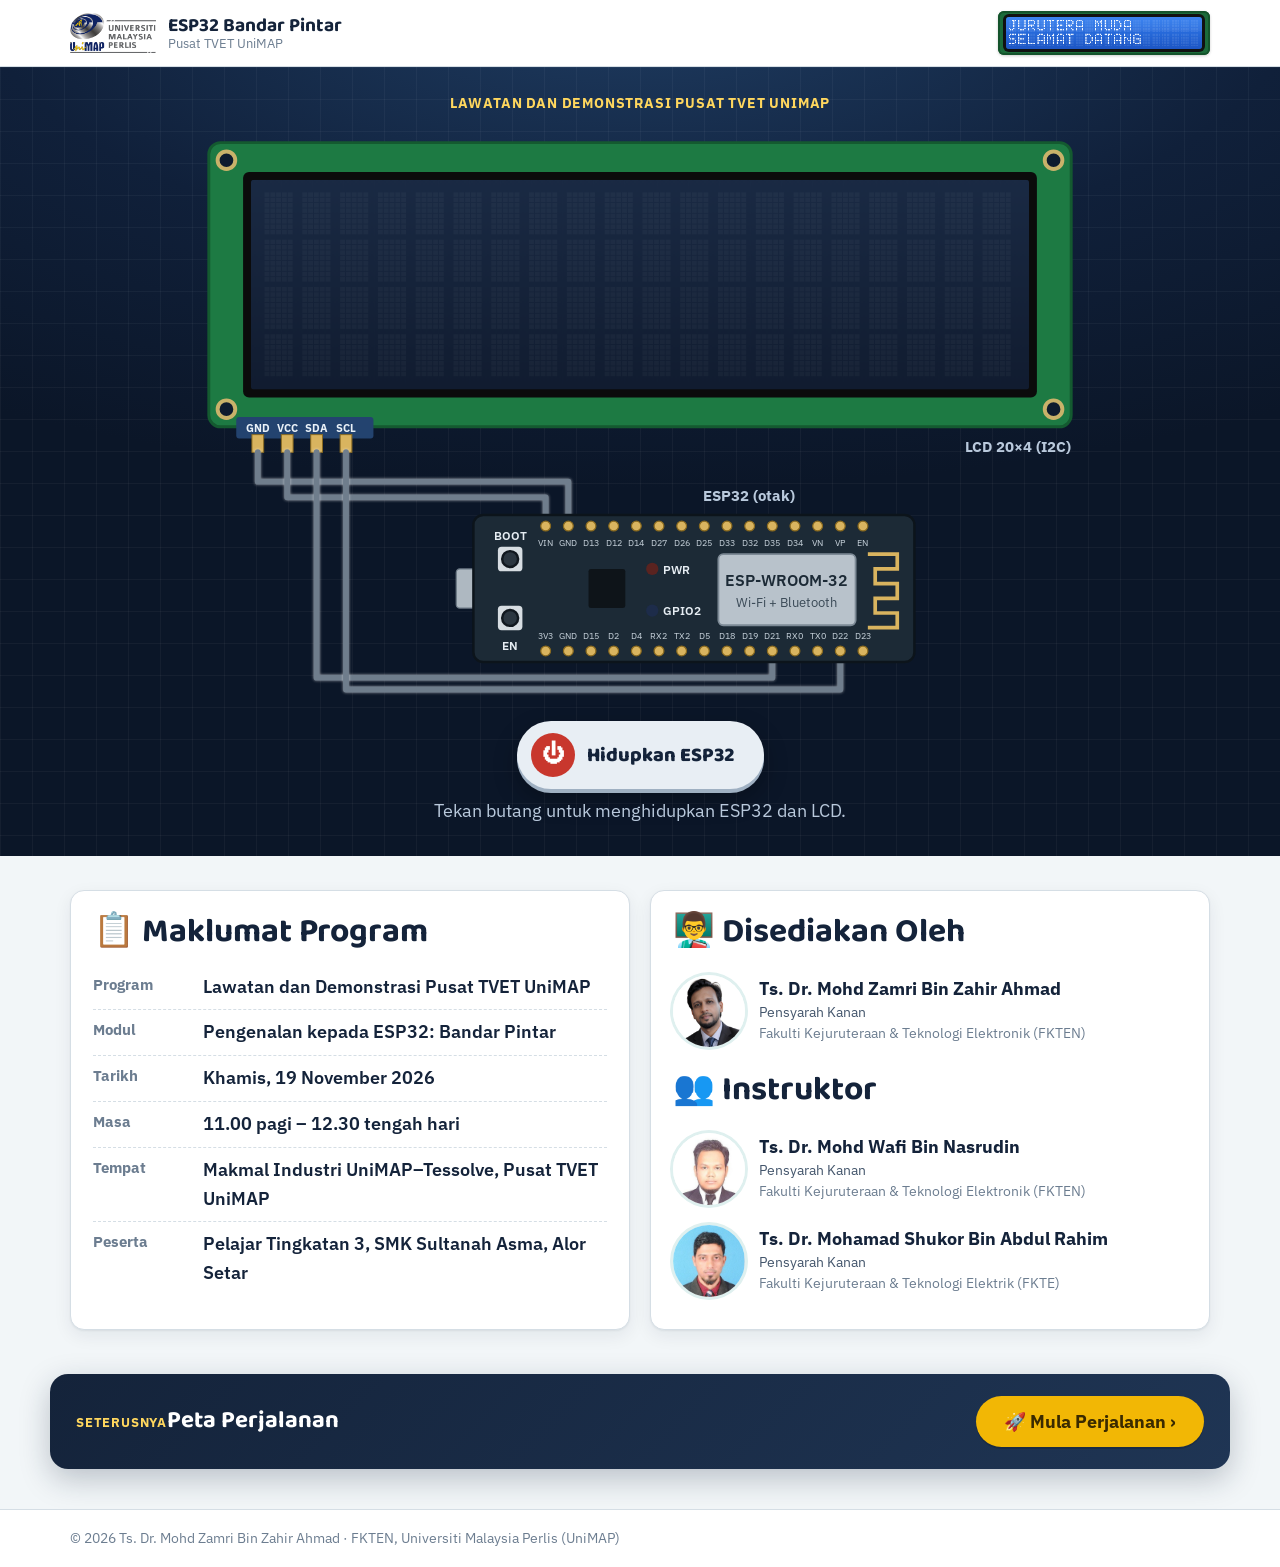
==== index.html @ cd4b2fec "ESP32 Bandar Pintar: interactive ESP32 training site for school students (cover LCD, journey, smart " ====
<!doctype html>
<html lang="ms">
<head>
<meta charset="utf-8">
<meta name="viewport" content="width=device-width, initial-scale=1">
<title>ESP32 Bandar Pintar</title>
<meta name="description" content="Pengenalan kepada ESP32 untuk pelajar sekolah menengah: makmal maya dan hardware sebenar. Pusat TVET UniMAP.">
<link rel="preconnect" href="https://fonts.googleapis.com">
<link rel="preconnect" href="https://fonts.gstatic.com" crossorigin>
<link href="https://fonts.googleapis.com/css2?family=Baloo+2:wght@600;700;800&family=IBM+Plex+Mono:wght@500;600&family=IBM+Plex+Sans:wght@400;600;700&display=swap" rel="stylesheet">
<link rel="stylesheet" href="assets/css/site.css?v=4">
<link rel="stylesheet" href="assets/css/pages.css?v=4">
<link rel="icon" href="assets/img/icon.svg" type="image/svg+xml">
<script src="assets/js/config.js?v=4" defer></script>
<script src="assets/js/core.js?v=4" defer></script>
<script src="assets/js/cover.js?v=4" defer></script>
</head>
<body data-step="hadapan">
<main>
  <section class="cover">
    <div class="wrap">
      <p class="cover-kick" id="coverKick"></p>
      <div class="lcd-scene" id="lcdScene"></div>
      <div class="cover-ctl">
        <button type="button" class="pwr-btn" id="pwrBtn" aria-pressed="false"><span class="pwr-ico" aria-hidden="true">⏻</span><span class="pwr-t">Hidupkan ESP32</span></button>
        <p class="cover-hint" id="coverHint">Tekan butang untuk menghidupkan ESP32 dan LCD.</p>
      </div>
      <form class="name-card" id="nameForm" autocomplete="off" hidden>
        <h2>Siapa Jurutera Muda Hari Ini?</h2>
        <p>Taip nama kamu berdua. ESP32 akan memaparkannya di LCD.</p>
        <div class="name-row">
          <label><span>Nama 1</span><input name="a" maxlength="9" placeholder="cth. AIMAN" required></label>
          <span class="amp" aria-hidden="true">&amp;</span>
          <label><span>Nama 2</span><input name="b" maxlength="9" placeholder="cth. DANIAL"></label>
          <button class="btn amber big" type="submit">Paparkan di LCD ▸</button>
        </div>
        <p class="err" id="nameErr" role="alert"></p>
      </form>
    </div>
  </section>

  <section class="sec">
    <div class="wrap grid2 cover-info">
      <div class="card info-card" id="infoCard"></div>
      <div class="card team-card" id="teamCard"></div>
    </div>
  </section>
  <div class="wrap" id="gate"></div>
</main>
</body>
</html>
---- assets/css/site.css ----
/* ESP32 Bandar Pintar: gaya laman */
:root {
  --paper: #f2f6f8;
  --surface: #ffffff;
  --ink: #14233a;
  --ink-2: #44566c;
  --ink-3: #6c7d90;
  --rule: #d5dee5;
  --teal: #0b6e6e;
  --teal-2: #0f8a8a;
  --teal-soft: #dff0ef;
  --blue: #1d5fd0;
  --blue-soft: #e3edfc;
  --amber: #b07300;
  --amber-2: #f2b705;
  --amber-soft: #fdf2d6;
  --red: #c8372d;
  --green: #1f8a4c;
  --green-soft: #def3e6;
  --focus: #1a73c7;
  --r: 14px;
  --sh: 0 1px 2px rgba(20, 35, 58, .06), 0 6px 18px rgba(20, 35, 58, .07);
  --sans: "IBM Plex Sans", "Segoe UI", Roboto, Arial, sans-serif;
  --fun: "Baloo 2", "IBM Plex Sans", "Segoe UI", sans-serif;
  --mono: "IBM Plex Mono", Consolas, monospace;
  --wrap: 1180px;
  color-scheme: light;
}
*, *::before, *::after { box-sizing: border-box; }
html { -webkit-text-size-adjust: 100%; text-size-adjust: 100%; }
body { margin: 0; background: var(--paper); color: var(--ink); font: 18px/1.6 var(--sans); -webkit-font-smoothing: antialiased; min-height: 100vh; display: flex; flex-direction: column; }
main { flex: 1; }
h1, h2, h3, h4 { font-family: var(--fun); line-height: 1.15; margin: 0 0 .4em; font-weight: 700; }
h1 { font-size: clamp(2rem, 1.4rem + 2.6vw, 3.2rem); }
h2 { font-size: clamp(1.5rem, 1.2rem + 1.2vw, 2.1rem); }
h3 { font-size: 1.3rem; }
p { margin: 0 0 1em; }
a { color: var(--teal); text-underline-offset: 3px; }
:focus-visible { outline: 3px solid var(--focus); outline-offset: 2px; border-radius: 4px; }
img { max-width: 100%; height: auto; }
code { font-family: var(--mono); font-size: .9em; background: var(--teal-soft); padding: 1px 6px; border-radius: 5px; }
.wrap { max-width: var(--wrap); margin: 0 auto; padding: 0 20px; }
.sr-only { position: absolute; width: 1px; height: 1px; padding: 0; margin: -1px; overflow: hidden; clip: rect(0 0 0 0); border: 0; }
@media (max-width: 560px) { .wrap { padding: 0 16px; } body { font-size: 17px; } }

/* ---------- Butang ---------- */
.btn { display: inline-flex; align-items: center; justify-content: center; gap: 8px; font: 700 1rem var(--sans); color: #fff; background: var(--teal); border: 0; border-radius: 999px; padding: 11px 22px; cursor: pointer; text-decoration: none; transition: transform .12s, background .12s, box-shadow .12s; box-shadow: 0 2px 0 rgba(0,0,0,.15); }
.btn:hover { background: var(--teal-2); color: #fff; }
.btn:active { transform: translateY(1px); }
.btn.big { font-size: 1.12rem; padding: 14px 28px; }
.btn.amber { background: var(--amber-2); color: #3a2a00; }
.btn.amber:hover { background: #ffc62a; color: #3a2a00; }
.btn.blue { background: var(--blue); }
.btn.ghost { background: transparent; color: var(--teal); box-shadow: inset 0 0 0 2px var(--teal); }
.btn.ghost:hover { background: var(--teal-soft); color: var(--teal); }
.btn:disabled { opacity: .45; cursor: not-allowed; }
.linkish { background: none; border: 0; color: inherit; font: inherit; text-decoration: underline; cursor: pointer; padding: 0; }

/* ---------- Kepala ---------- */
.top { position: sticky; top: 0; z-index: 40; background: rgba(255,255,255,.94); -webkit-backdrop-filter: blur(8px); backdrop-filter: blur(8px); border-bottom: 1px solid var(--rule); }
.top-in { display: flex; align-items: center; gap: 16px; min-height: 66px; }
.brand { display: flex; align-items: center; gap: 12px; color: var(--ink); text-decoration: none; min-width: 0; }
.brand img { width: auto; height: 40px; cursor: default; }
.brand-t { display: flex; flex-direction: column; line-height: 1.15; min-width: 0; }
.brand-t strong { font-family: var(--fun); font-size: 1.2rem; }
.brand-t small { color: var(--ink-3); font-size: .8rem; }
.mini-lcd { margin-left: auto; padding: 6px 8px; background: #1b6b3a; border: 0; border-radius: 6px; box-shadow: inset 0 0 0 2px #14532b, 0 1px 3px rgba(0,0,0,.2); cursor: pointer; line-height: 0; flex: none; }
.mini-lcd canvas { width: 196px; height: auto; border-radius: 3px; box-shadow: 0 0 0 3px #111; }
.mini-lcd:hover { filter: brightness(1.06); }
@media (max-width: 560px) { .brand img { height: 30px; } .brand-t small { display: none; } .brand-t strong { font-size: 1rem; } .mini-lcd canvas { width: 150px; } }
@media (max-width: 380px) { .brand-t { display: none; } }

/* ---------- Peta perjalanan (jalur) ---------- */
.jb { display: flex; align-items: center; gap: 0; padding: 8px 0 10px; overflow-x: auto; scrollbar-width: none; }
.jb::-webkit-scrollbar { display: none; }
.jb-s { display: flex; align-items: center; gap: 6px; padding: 5px 10px 5px 6px; border-radius: 999px; font-size: .82rem; font-weight: 600; color: var(--ink-3); text-decoration: none; white-space: nowrap; flex: none; background: transparent; }
.jb-i { display: grid; place-items: center; width: 28px; height: 28px; border-radius: 50%; background: #e7edf1; font-size: .95rem; filter: grayscale(1); opacity: .7; }
.jb-s.done { color: var(--teal); }
.jb-s.done .jb-i { background: var(--teal-soft); filter: none; opacity: 1; }
.jb-s.now { background: var(--teal); color: #fff; }
.jb-s.now .jb-i { background: #fff; filter: none; opacity: 1; }
a.jb-s:hover { background: var(--teal-soft); }
.jb-line { flex: 1 0 14px; height: 2px; background: var(--rule); min-width: 10px; }
.jb-dots { display: inline-flex; gap: 3px; margin-left: 2px; }
.jb-dots i { width: 7px; height: 7px; border-radius: 50%; background: currentColor; opacity: .3; }
.jb-dots i.d { opacity: 1; }
.jb-dots i.n { opacity: 1; box-shadow: 0 0 0 2px rgba(255,255,255,.6); }
@media (max-width: 900px) { .jb-s:not(.now) .jb-t { display: none; } .jb-s:not(.now) { padding: 3px; } }

/* ---------- Kepala halaman ---------- */
.hero { background: linear-gradient(135deg, #0b5f6e 0%, #0b6e6e 45%, #12807a 100%); color: #fff; padding: 34px 0 30px; position: relative; overflow: hidden; }
.hero::after { content: ""; position: absolute; inset: 0; background-image: radial-gradient(rgba(255,255,255,.12) 1px, transparent 1px); background-size: 22px 22px; pointer-events: none; }
.hero .wrap { position: relative; z-index: 1; }
.hero .kick { display: inline-block; font: 700 .8rem var(--sans); letter-spacing: .08em; text-transform: uppercase; background: rgba(255,255,255,.16); padding: 4px 12px; border-radius: 999px; margin-bottom: 10px; }
.hero h1 { margin: 0 0 6px; }
.hero p { margin: 0; max-width: 62ch; opacity: .93; font-size: 1.08rem; }
.hero .hi-name { color: #ffe27a; }

.sec { padding: 34px 0; }
.sec + .sec { padding-top: 6px; }
.lead { font-size: 1.12rem; color: var(--ink-2); max-width: 70ch; }
.card { background: var(--surface); border: 1px solid var(--rule); border-radius: var(--r); box-shadow: var(--sh); padding: 22px; }
.grid2 { display: grid; grid-template-columns: 1fr 1fr; gap: 20px; }
.grid3 { display: grid; grid-template-columns: repeat(3, 1fr); gap: 18px; }
@media (max-width: 860px) { .grid2, .grid3 { grid-template-columns: 1fr; } }
.callout { border-left: 5px solid var(--amber-2); background: var(--amber-soft); padding: 14px 18px; border-radius: 0 10px 10px 0; margin: 16px 0; }
.callout.teal { border-color: var(--teal); background: var(--teal-soft); }
.callout.blue { border-color: var(--blue); background: var(--blue-soft); }
.callout strong:first-child { display: block; margin-bottom: 2px; }
.pill { display: inline-block; font: 700 .78rem var(--sans); padding: 3px 10px; border-radius: 999px; background: var(--teal-soft); color: var(--teal); }

/* ---------- Kotak kata kunci ---------- */
#gate { padding: 10px 0 40px; }
.gate { display: flex; flex-wrap: wrap; align-items: center; gap: 16px 24px; background: linear-gradient(135deg, #14233a, #1f3554); color: #fff; border-radius: 18px; padding: 22px 26px; box-shadow: 0 10px 30px rgba(20,35,58,.25); }
.gate.open { justify-content: space-between; }
.gate-txt { flex: 1 1 280px; display: flex; flex-direction: column; }
.gate-k { font-size: .82rem; letter-spacing: .06em; text-transform: uppercase; color: #ffd75e; font-weight: 700; }
.gate strong { font-family: var(--fun); font-size: 1.5rem; line-height: 1.2; }
.gate small { color: #b9c7d8; font-size: .9rem; }
.gate-in { display: flex; gap: 10px; flex: 1 1 320px; }
.gate-in input { flex: 1; min-width: 0; font: 700 1.25rem var(--mono); letter-spacing: .12em; text-transform: uppercase; padding: 12px 16px; border-radius: 12px; border: 2px solid #3b5374; background: #0e1a2b; color: #fff; }
.gate-in input:focus { border-color: #ffd75e; outline: none; }
.gate .btn { background: var(--amber-2); color: #3a2a00; }
.gate-msg { flex-basis: 100%; margin: 0; min-height: 1.4em; font-weight: 600; }
.gate-msg.bad { color: #ff9d8f; }
.gate-msg.ok { color: #8ff0b4; }
.shake { animation: shake .4s; }
@keyframes shake { 20%, 60% { transform: translateX(-8px); } 40%, 80% { transform: translateX(8px); } }

/* ---------- Dialog ---------- */
.dlg-back { position: fixed; inset: 0; z-index: 100; background: rgba(10, 20, 35, .55); display: grid; place-items: center; padding: 16px; animation: fade .15s; }
.dlg { position: relative; background: var(--surface); border-radius: 16px; padding: 26px; width: min(460px, 100%); max-height: calc(100vh - 32px); overflow: auto; box-shadow: 0 20px 60px rgba(0,0,0,.3); }
.dlg.wide { width: min(720px, 100%); }
.dlg-x { position: absolute; top: 10px; right: 10px; width: 36px; height: 36px; border-radius: 50%; border: 0; background: #eef2f5; cursor: pointer; font-size: 1rem; }
.dlg h2 { padding-right: 40px; }
.dlg h3 { margin-top: 18px; font-size: 1.1rem; }
@keyframes fade { from { opacity: 0; } }
.names label { display: block; font-weight: 600; margin-bottom: 12px; }
.names input { display: block; width: 100%; margin-top: 4px; font: 600 1.1rem var(--sans); text-transform: uppercase; padding: 10px 12px; border: 2px solid var(--rule); border-radius: 10px; }
.names input:focus { border-color: var(--teal); outline: none; }
.err { color: var(--red); font-weight: 600; min-height: 1.2em; margin: 0 0 10px; }
.tbl-wrap { overflow-x: auto; }
.tbl { width: 100%; border-collapse: collapse; font-size: .95rem; }
.tbl th, .tbl td { text-align: left; padding: 7px 10px; border-bottom: 1px solid var(--rule); }
.tbl th { background: #f1f5f8; font-size: .85rem; }
.seg { display: inline-flex; border: 2px solid var(--teal); border-radius: 999px; overflow: hidden; flex-wrap: wrap; }
.seg button { border: 0; background: transparent; padding: 8px 16px; font: 700 .92rem var(--sans); color: var(--teal); cursor: pointer; }
.seg button.on { background: var(--teal); color: #fff; }
.fac-act { display: flex; flex-wrap: wrap; gap: 10px; }

/* ---------- Kuiz ---------- */
.qz { background: var(--surface); border: 1px solid var(--rule); border-radius: 12px; padding: 16px 18px; margin-bottom: 12px; }
.qz.ok { border-color: #9bd8b3; background: #f5fbf7; }
.qz-q { font-weight: 600; margin-bottom: 10px; display: flex; gap: 10px; }
.qz-n { flex: none; display: grid; place-items: center; width: 28px; height: 28px; border-radius: 50%; background: var(--teal); color: #fff; font-size: .9rem; }
.qz-o { display: flex; flex-wrap: wrap; gap: 8px; }
.qz-o button { font: 600 1rem var(--sans); padding: 9px 16px; border-radius: 10px; border: 2px solid var(--rule); background: #fff; cursor: pointer; color: var(--ink); }
.qz-o button:hover { border-color: var(--teal); }
.qz-o button.right { border-color: var(--green); background: var(--green-soft); }
.qz-o button.wrong { border-color: #e5a29a; background: #fdeceb; text-decoration: line-through; }
.qz-why { margin: 10px 0 0; color: var(--ink-2); font-size: .95rem; }
.qz-sum { font-weight: 700; color: var(--green); }

/* ---------- Kaki ---------- */
.foot { border-top: 1px solid var(--rule); color: var(--ink-3); font-size: .85rem; padding: 18px 0; background: #fff; }

/* ---------- ESP32 (SVG) ---------- */
svg text { font-family: var(--sans); }
.dk-pcb { fill: #1c2a36; stroke: #0c141b; stroke-width: 2; }
.dk-can { fill: #b8c2cb; stroke: #7d8a96; stroke-width: 1.5; }
.dk-can-t { fill: #1c2a36; font: 600 13px var(--sans); }
.dk-can-s { fill: #3b4a57; font: 10.5px var(--sans); }
.dk-ant { fill: none; stroke: #d9b45f; stroke-width: 3; }
.dk-usb { fill: #aeb8c1; stroke: #6d7a86; }
.dk-chip { fill: #0e1419; }
.dk-btnb { fill: #d7dde2; }
.dk-btnc { fill: #2b3640; stroke: #11181f; stroke-width: 2; }
.dk-btnc.down { fill: var(--amber-2); }
.dk-t { fill: #e6edf3; font: 600 10px var(--sans); }
.dk-led.red { fill: #5a2320; transition: fill .15s; }
.dk-led.red.on { fill: #ff4a3d; filter: drop-shadow(0 0 5px #ff4a3d); }
.dk-led.blue { fill: #1d2c4a; transition: fill .1s; }
.dk-led.blue.on { fill: #4ea3ff; filter: drop-shadow(0 0 8px #4ea3ff); }
.dk-pin { fill: #d9b45f; stroke: #8a6a1f; }
.dk-pin.hi { fill: var(--amber-2); stroke: #fff; stroke-width: 1.5; }
.dk-pl { fill: #c9d4dd; font: 7px var(--sans); }
.dk-pl.hi { fill: #ffd27a; font-weight: 700; font-size: 8.5px; }

/* ---------- Konfeti ---------- */
.confetti { position: fixed; inset: 0; pointer-events: none; z-index: 200; }

@media (prefers-reduced-motion: reduce) { *, *::before, *::after { animation-duration: .01ms !important; animation-iteration-count: 1 !important; transition-duration: .01ms !important; } }
.gate-in input { width: 100%; }
.gate-in, .gate-txt { min-width: 0; }
@media (max-width: 560px) {
  .gate { padding: 18px; }
  .gate-in { flex: 1 1 100%; flex-direction: column; }
  .gate strong { font-size: 1.25rem; }
}
---- assets/css/pages.css ----
/* ESP32 Bandar Pintar: gaya setiap halaman */

/* ================= Halaman hadapan ================= */
.cover { background: radial-gradient(1200px 500px at 50% -10%, #1f3d63 0%, #10203a 55%, #0b1628 100%); color: #fff; padding: 26px 0 30px; position: relative; overflow: hidden; }
.cover::before { content: ""; position: absolute; inset: 0; background-image: linear-gradient(rgba(255,255,255,.04) 1px, transparent 1px), linear-gradient(90deg, rgba(255,255,255,.04) 1px, transparent 1px); background-size: 32px 32px; pointer-events: none; }
.cover .wrap { position: relative; }
.cover-kick { text-align: center; margin: 0 0 8px; font-weight: 700; letter-spacing: .06em; text-transform: uppercase; font-size: .85rem; color: #ffd75e; }
.lcd-scene { max-width: 980px; margin: 0 auto; }
.lcd-scene svg { width: 100%; height: auto; display: block; }
.lcd-pcb { fill: #1d7a43; stroke: #145a30; stroke-width: 3; }
.lcd-hole { fill: #0e1b2e; stroke: #c9b26a; stroke-width: 4; }
.lcd-bezel { fill: #0b0b0b; }
.lcd-glass { width: 100%; height: 100%; line-height: 0; }
.lcd-glass canvas { width: 100%; height: 100%; display: block; border-radius: 3px; }
.lcd-bp { fill: #23436f; }
.hdr { fill: #d9b45f; stroke: #8a6a1f; }
.hdr-t { fill: #e9f1f8; font: 700 11px var(--sans); }
.scene-lab { fill: #b9c9dc; font: 700 15px var(--sans); }
.wire { fill: none; stroke: #6f7d8c; stroke-width: 6; stroke-linecap: round; stroke-linejoin: round; transition: stroke .3s; }
.wire.live { stroke-dasharray: 14 10; animation: flow 1s linear infinite; }
@keyframes flow { to { stroke-dashoffset: -24; } }
.cover-ctl { display: flex; flex-direction: column; align-items: center; gap: 8px; margin-top: 10px; }
.pwr-btn { display: inline-flex; align-items: center; gap: 12px; font: 800 1.25rem var(--fun); padding: 12px 30px 12px 14px; border-radius: 999px; border: 0; cursor: pointer; background: #e8eef4; color: #14233a; box-shadow: 0 4px 0 #9fb0c2, 0 10px 24px rgba(0,0,0,.3); transition: transform .1s, box-shadow .1s, background .2s; }
.pwr-btn:active { transform: translateY(3px); box-shadow: 0 1px 0 #9fb0c2; }
.pwr-ico { display: grid; place-items: center; width: 44px; height: 44px; border-radius: 50%; background: #c8372d; color: #fff; font-size: 1.4rem; }
.pwr-btn.on { background: #ffd75e; box-shadow: 0 4px 0 #b88f00, 0 0 30px rgba(255,215,94,.45); }
.pwr-btn.on .pwr-ico { background: #1f8a4c; }
.pwr-btn:not(.on) { animation: pulse 1.8s ease-in-out infinite; }
@keyframes pulse { 50% { box-shadow: 0 4px 0 #9fb0c2, 0 0 0 10px rgba(255,255,255,.12); } }
.cover-hint { margin: 0; color: #b9c9dc; text-align: center; min-height: 1.6em; }
.name-card { max-width: 860px; margin: 18px auto 0; background: rgba(255,255,255,.07); border: 1px solid rgba(255,255,255,.16); border-radius: 18px; padding: 20px 22px; text-align: center; animation: fade .3s; }
.name-card h2 { color: #ffd75e; margin-bottom: 2px; }
.name-card p { color: #c6d4e3; margin-bottom: 12px; }
.name-row { display: flex; align-items: flex-end; justify-content: center; gap: 12px; flex-wrap: wrap; }
.name-row label { display: flex; flex-direction: column; text-align: left; gap: 4px; font-weight: 600; font-size: .9rem; color: #c6d4e3; }
.name-row input { font: 700 1.3rem var(--mono); letter-spacing: .06em; text-transform: uppercase; width: 190px; padding: 10px 14px; border-radius: 12px; border: 2px solid #3b5374; background: #0e1a2b; color: #fff; }
.name-row input:focus { border-color: #ffd75e; outline: none; }
.name-row .amp { font: 800 1.8rem var(--fun); color: #ffd75e; padding-bottom: 6px; }
.name-card .err { color: #ff9d8f; margin: 8px 0 0; }
.info { margin: 0; }
.ir { display: grid; grid-template-columns: 100px 1fr; gap: 10px; padding: 8px 0; border-bottom: 1px dashed var(--rule); }
.ir:last-child { border-bottom: 0; }
.ir dt { font-weight: 700; color: var(--ink-3); font-size: .92rem; }
.ir dd { margin: 0; font-weight: 600; }
.person { display: flex; gap: 14px; align-items: center; padding: 10px 0; }
.person img { width: 72px; height: 72px; border-radius: 50%; object-fit: cover; flex: none; box-shadow: 0 0 0 3px var(--teal-soft); }
.person strong { display: block; line-height: 1.3; }
.person span { display: block; font-size: .9rem; color: var(--ink-2); }
.person .fac { color: var(--ink-3); font-size: .85rem; }
.team-card .mt { margin-top: 14px; }
@media (max-width: 560px) {
  .name-row input { width: 100%; }
  .name-row label { flex: 1 1 100%; }
  .name-row .amp { display: none; }
  .ir { grid-template-columns: 1fr; gap: 0; }
}

/* ================= Peta perjalanan ================= */
.goals .goal { background: var(--surface); border: 1px solid var(--rule); border-radius: var(--r); padding: 18px; display: flex; gap: 14px; align-items: flex-start; box-shadow: var(--sh); }
.goal p { margin: 0; }
.goal-i { font-size: 2rem; line-height: 1; }
.road { list-style: none; margin: 0; padding: 0; position: relative; }
.road::before { content: ""; position: absolute; left: 31px; top: 20px; bottom: 20px; width: 6px; border-radius: 3px; background: repeating-linear-gradient(var(--teal) 0 14px, transparent 14px 24px); opacity: .5; }
.stop { position: relative; display: flex; gap: 18px; padding: 10px 0; animation: rise .5s both; animation-delay: calc(var(--i) * 90ms); }
@keyframes rise { from { opacity: 0; transform: translateY(12px); } }
.stop-n { position: relative; flex: none; width: 68px; height: 68px; border-radius: 50%; background: #fff; border: 4px solid var(--teal); display: grid; place-items: center; font-size: 1.8rem; box-shadow: var(--sh); }
.stop-n b { position: absolute; top: -6px; right: -6px; width: 26px; height: 26px; border-radius: 50%; background: var(--amber-2); color: #3a2a00; font-size: .85rem; display: grid; place-items: center; }
.stop-b { flex: 1; background: var(--surface); border: 1px solid var(--rule); border-radius: var(--r); padding: 14px 18px; box-shadow: var(--sh); }
.stop-h { display: flex; align-items: center; gap: 10px; flex-wrap: wrap; }
.stop-h h3 { margin: 0; }
.stop-b p { margin: 6px 0 0; color: var(--ink-2); }
.stop-m { display: flex; flex-wrap: wrap; gap: 6px; margin-top: 10px; }
.mchip { font-size: .85rem; font-weight: 600; background: var(--blue-soft); color: var(--blue); padding: 4px 10px; border-radius: 999px; }
.road-note { margin-top: 14px; font-size: 1.05rem; }
.rule { display: flex; gap: 14px; align-items: flex-start; }
.rule-i { font-size: 1.9rem; line-height: 1.1; flex: none; }
.rule h3 { margin-bottom: 4px; }
.rule p { margin: 0; color: var(--ink-2); }

/* ================= Bandar pintar ================= */
.q-ico { display: inline-grid; place-items: center; width: 24px; height: 24px; border-radius: 50%; background: var(--amber-2); color: #3a2a00; font-weight: 800; font-size: .9rem; }
.city-top { display: flex; justify-content: space-between; align-items: center; gap: 12px; flex-wrap: wrap; margin-bottom: 12px; }
.found { font-weight: 700; display: flex; align-items: center; gap: 10px; }
.f-bar { display: inline-block; width: 160px; height: 10px; border-radius: 5px; background: #e1e8ed; overflow: hidden; }
.f-bar i { display: block; height: 100%; width: 0; background: var(--green); transition: width .4s; }
.city-wrap { display: grid; grid-template-columns: 1fr 340px; gap: 18px; align-items: start; }
@media (max-width: 1000px) { .city-wrap { grid-template-columns: 1fr; } }
.city { border-radius: var(--r); overflow: hidden; box-shadow: var(--sh); border: 1px solid var(--rule); }
.city svg { display: block; width: 100%; height: auto; }
.city .sky { fill: url(#skyD); transition: fill .6s; }
.city .night .sky { fill: url(#skyN); }
.city .stars { opacity: 0; transition: opacity .6s; } .city .night .stars { opacity: 1; }
.star { fill: #fff; }
.sun { fill: #ffd34d; transition: opacity .6s; } .night .sun { opacity: 0; }
.moon { opacity: 0; transition: opacity .6s; } .moon circle { fill: #f4f1d0; } .moon .moon-cut { fill: #1a2850; } .night .moon { opacity: 1; }
.hill { fill: #9fd19a; } .night .hill { fill: #2c4a3a; }
.bld.b1 { fill: #5d7896; } .bld.b2 { fill: #c58b5a; } .night .bld.b1 { fill: #2c3b52; } .night .bld.b2 { fill: #5b4030; }
.win { fill: #d9ecf7; } .night .win { fill: #ffd86b; }
.tower { fill: #c84a3c; } .tower-x { stroke: #fff; stroke-width: 4; } .night .tower { fill: #6a2d27; }
.beacon { fill: #6a1d17; } .beacon.on { fill: #ff3b2f; filter: drop-shadow(0 0 10px #ff3b2f); }
.shaft { fill: #34495e; } .liftcar { fill: #f2b705; transition: transform 1.2s ease-in-out; }
.ldisp { fill: #111; } .ldisp-t { fill: #ff5a4a; font: 700 13px var(--mono); }
.ac { fill: #eef2f5; stroke: #9aa7b3; stroke-width: 2; } .ac-f { fill: #cfd8df; } .ac-b { stroke: #5b6b78; stroke-width: 4; stroke-linecap: round; }
.ac-blades { transform-origin: 558px 320px; } .ac-blades.spin { animation: spin .5s linear infinite; }
@keyframes spin { to { transform: rotate(360deg); } }
.pave { fill: #c9ced3; } .road { fill: #3b4249; } .lane { stroke: #f2f2f2; stroke-width: 4; stroke-dasharray: 30 24; } .grass { fill: #7dbb6f; }
.night .road { fill: #22272c; } .night .grass { fill: #2e5233; } .night .pave { fill: #6a7178; }
.stopline { fill: #fff; opacity: .8; }
.pole { fill: #5b6670; } .arm { fill: none; stroke: #5b6670; stroke-width: 5; } .lhead { fill: #3b4249; }
.lbulb { fill: #8a8f94; } .lbeam { fill: #ffe68a; opacity: 0; transition: opacity .5s; }
.night .lbulb { fill: #fff3b0; filter: drop-shadow(0 0 8px #ffe68a); } .night .lbeam { opacity: .35; }
.ldr rect { fill: #e45a3a; }
.tl-box { fill: #1d2328; } .tl { opacity: .25; } .tl.r { fill: #ff3b2f; } .tl.y { fill: #ffc400; } .tl.g { fill: #2ee06a; }
.tl.on { opacity: 1; filter: drop-shadow(0 0 8px currentColor); }
.car { fill: #1d6fe0; } .carw { fill: #cfe6ff; } .tyre { fill: #111; }
.roof { fill: #8c3b2e; } .house { fill: #f0e2c4; } .door { fill: #7a5236; } .night .house { fill: #8a7d63; }
.gate-rail { fill: none; } .gate-bar { fill: #4a5560; } #gate { transition: transform 1.2s ease-in-out; }
.hot { cursor: pointer; }
.hot-r { fill: rgba(242,183,5,.35); animation: ping 1.6s ease-out infinite; transform-box: fill-box; transform-origin: center; }
.hot-c { fill: var(--amber-2); stroke: #fff; stroke-width: 3; }
.hot-t { fill: #3a2a00; font: 800 24px var(--sans); pointer-events: none; }
.hot.seen .hot-c { fill: var(--green); } .hot.seen .hot-t { fill: #fff; } .hot.seen .hot-r { animation: none; opacity: 0; }
.hot.sel .hot-c { stroke: #14233a; stroke-width: 4; }
.hot:focus-visible { outline: none; } .hot:focus-visible .hot-c { stroke: var(--focus); stroke-width: 5; }
@keyframes ping { 0% { transform: scale(.7); opacity: 1; } 100% { transform: scale(1.7); opacity: 0; } }
.dev-panel { min-height: 240px; }
.dev-empty { text-align: center; color: var(--ink-2); } .dev-empty > span { font-size: 2.6rem; }
.dev-h { display: flex; align-items: center; gap: 10px; } .dev-h h3 { margin: 0; } .dev-i { font-size: 2rem; }
.dev-m { font-weight: 700; color: var(--amber); background: var(--amber-soft); padding: 8px 12px; border-radius: 10px; margin: 12px 0 0; }
.ipo { display: flex; align-items: stretch; gap: 8px; }
.ipo-b { flex: 1; border-radius: 12px; padding: 12px; display: flex; flex-direction: column; align-items: center; text-align: center; gap: 2px; }
.ipo-b span { font-size: 2rem; } .ipo-b strong { letter-spacing: .06em; } .ipo-b small { color: var(--ink-2); line-height: 1.35; }
.ipo-b.in { background: var(--blue-soft); } .ipo-b.in strong { color: var(--blue); }
.ipo-b.pr { background: var(--teal-soft); } .ipo-b.pr strong { color: var(--teal); }
.ipo-b.out { background: var(--amber-soft); } .ipo-b.out strong { color: var(--amber); }
.ipo-a { align-self: center; font-size: 1.4rem; color: var(--ink-3); }
.ipo.sm { flex-direction: column; } .ipo.sm .ipo-b { padding: 8px; } .ipo.sm .ipo-a { transform: rotate(90deg); font-size: 1rem; line-height: 1; }
.ipo.big .ipo-b { padding: 20px; }
@media (max-width: 700px) { .ipo.big { flex-direction: column; } .ipo.big .ipo-a { transform: rotate(90deg); } }

/* ================= Kenali ESP32 ================= */
.esp-top { display: flex; justify-content: space-between; align-items: center; gap: 12px; flex-wrap: wrap; margin-bottom: 12px; }
.esp-top h2 { margin: 0; }
.esp-grid { display: grid; grid-template-columns: 1.6fr 1fr; gap: 18px; align-items: stretch; }
@media (max-width: 900px) { .esp-grid { grid-template-columns: 1fr; } }
.esp-board { background: #0f1c2b; display: grid; place-items: center; padding: 16px; }
.esp-board svg { width: 100%; height: auto; }
.prt { cursor: pointer; transition: opacity .15s; }
.prt:hover { filter: brightness(1.25); }
.prt.sel { filter: drop-shadow(0 0 6px #ffd75e) brightness(1.3); }
.esp-info { min-height: 200px; }
.part-list { display: flex; flex-wrap: wrap; gap: 8px; margin-top: 14px; }
.part-list button { display: inline-flex; align-items: center; gap: 6px; font: 600 .95rem var(--sans); padding: 8px 14px; border-radius: 999px; border: 2px solid var(--rule); background: #fff; cursor: pointer; color: var(--ink); }
.part-list button.seen { border-color: #9bd8b3; background: #f3fbf6; }
.part-list button.on { border-color: var(--teal); background: var(--teal); color: #fff; }
.flow { display: flex; align-items: stretch; gap: 8px; margin: 14px 0 18px; }
.fl { flex: 1; background: var(--surface); border: 2px solid var(--rule); border-radius: var(--r); padding: 16px 10px; text-align: center; display: flex; flex-direction: column; gap: 2px; transition: all .3s; }
.fl span { font-size: 2.2rem; } .fl small { color: var(--ink-3); }
.fl.on { border-color: var(--amber-2); background: var(--amber-soft); transform: translateY(-4px); box-shadow: var(--sh); }
.fl-a { align-self: center; font-size: 1.5rem; color: var(--ink-3); }
@media (max-width: 760px) { .flow { flex-direction: column; } .fl-a { transform: rotate(90deg); } }
.sl .card p { margin: 0; }
.hl-list { padding-left: 0; list-style: none; } .hl-list li { margin-bottom: 10px; font-size: 1.08rem; }
.hl-list b { display: inline-block; min-width: 64px; text-align: center; border-radius: 8px; padding: 2px 8px; margin-right: 6px; font-family: var(--mono); }
b.hi { background: #ffe1dc; color: var(--red); } b.lo { background: #e6ebef; color: var(--ink-2); }
.hl-demo { text-align: center; } .hl-demo svg { width: 100%; height: auto; max-width: 420px; }
.hl-read { margin: 10px 0 0; min-height: 1.6em; }
.hl-esp { fill: #1c2a36; } .hl-t { fill: #fff; font: 700 15px var(--sans); } .hl-s { fill: var(--ink-3); font: 600 12px var(--sans); }
.hl-esp + .hl-t + .hl-s, .hl-esp ~ .hl-s:first-of-type { fill: #b8c8d8; }
.hl-w { fill: none; stroke: #8a99a8; stroke-width: 5; stroke-linecap: round; stroke-linejoin: round; }
.hl-w.live { stroke: var(--red); stroke-dasharray: 12 8; animation: flow 1s linear infinite; }
.hl-res { fill: #e9d3a8; stroke: #a07a3a; stroke-width: 2; }
.hl-led { fill: #6e2a24; stroke: #3a1512; stroke-width: 2; transition: fill .2s; } .hl-led.on { fill: #ff3b2f; filter: drop-shadow(0 0 14px #ff3b2f); }
.hl-v { fill: var(--red); font: 700 14px var(--mono); }

/* ================= LED dan perintang ================= */
.led-anat { width: 100%; max-width: 360px; display: block; margin: 0 auto; }
.la-body { fill: rgba(255, 70, 50, .85); stroke: #a3271b; stroke-width: 2; } .la-rim { fill: #d9493a; }
.la-leg { stroke: #9aa5ae; stroke-width: 6; stroke-linecap: round; }
.la-t { fill: var(--ink-2); font: 700 14px var(--sans); } .la-big { fill: var(--red); font: 800 34px var(--sans); } .la-s { fill: var(--ink-3); font: 700 12px var(--sans); }
.la-big + .la-t { fill: var(--red); }
.pol svg { width: 100%; height: auto; max-width: 360px; display: block; margin: 0 auto; }
.pol-ctl { display: flex; align-items: center; gap: 12px; flex-wrap: wrap; margin-top: 8px; }
.dio { fill: #b0b9c1; stroke: #555; stroke-width: 2; } .dio.on { fill: #ff3b2f; } .dio-k { stroke: #333; stroke-width: 4; }
.glow { fill: none; } .glow.on { fill: rgba(255,59,47,.18); }
.analogy .an { background: var(--surface); border: 1px solid var(--rule); border-radius: var(--r); padding: 16px; display: flex; flex-direction: column; gap: 2px; text-align: center; box-shadow: var(--sh); }
.analogy .an span { font-size: 2.4rem; } .analogy .an small { color: var(--ink-2); }
.analogy { margin-bottom: 18px; }
.exp-grid { display: grid; grid-template-columns: 1.3fr 1fr; gap: 20px; align-items: center; }
@media (max-width: 860px) { .exp-grid { grid-template-columns: 1fr; } }
.exp svg { width: 100%; height: auto; background: #f7fafc; border-radius: 12px; }
.wireL { fill: none; stroke: #4a5866; stroke-width: 4; stroke-linejoin: round; } .leadL { stroke: #9aa5ae; stroke-width: 4; }
.res-b { fill: #e9d3a8; stroke: #a07a3a; stroke-width: 1.5; }
.ex-t { fill: var(--ink-2); font: 700 13px var(--sans); }
.led-b { fill: #7a2c25; stroke: #3a1512; stroke-width: 2; transition: fill .2s; } .led-b.burnt { fill: #2b2b2b; }
.led-glow { transition: r .2s; }
.smoke circle { fill: rgba(90,90,90,.5); animation: smoke 1.6s ease-out infinite; } .smoke circle:nth-child(2) { animation-delay: .4s; } .smoke circle:nth-child(3) { animation-delay: .8s; }
@keyframes smoke { from { opacity: .8; transform: translateY(6px); } to { opacity: 0; transform: translateY(-14px); } }
.eflow { fill: #ffd75e; stroke: #b07300; stroke-width: 1; }
.rlab { font-weight: 700; display: block; font-size: 1.1rem; } .rlab output { color: var(--teal); font-family: var(--mono); }
#rSl { width: 100%; height: 34px; accent-color: var(--teal); }
.rticks { display: flex; justify-content: space-between; color: var(--ink-3); font-size: .82rem; }
.rstat { margin: 12px 0; padding: 12px 14px; border-radius: 12px; font-size: 1.02rem; }
.rstat.ok { background: var(--green-soft); } .rstat.warn { background: #ffe9d6; } .rstat.bad { background: #fde2df; } .rstat.dim { background: #eceff3; }
.rstat .btn { margin-top: 8px; }
.calc { font-family: var(--mono); font-size: .98rem; background: #0f1c2b; color: #e6f0fa; border-radius: 12px; padding: 12px 14px; }
.cl span { display: inline-block; min-width: 54px; color: #8fd3c8; } .cl.big strong { color: #ffd75e; font-size: 1.15rem; } .cl small { color: #9fb2c4; font-family: var(--sans); }
.bands td i { display: inline-block; width: 16px; height: 16px; border-radius: 4px; vertical-align: -3px; margin-right: 6px; box-shadow: inset 0 0 0 1px rgba(0,0,0,.2); }
.bands-sum { margin: 10px 0 0; font-size: 1.15rem; color: var(--teal); }
.card > svg { width: 100%; height: auto; }

/* ================= Penutup ================= */
.end-cover { text-align: center; padding: 34px 0 40px; }
.end-lcd { max-width: 760px; margin: 0 auto; }
.end-pcb { background: #1d7a43; border: 3px solid #145a30; border-radius: 14px; padding: 22px 26px; box-shadow: 0 16px 40px rgba(0,0,0,.4); }
.end-pcb canvas { width: 100%; height: auto; display: block; border: 6px solid #0b0b0b; border-radius: 6px; }
.end-h { margin: 22px 0 6px; color: #fff; } .end-h span { color: #ffd75e; }
.end-p { color: #c6d4e3; font-size: 1.15rem; max-width: 60ch; margin: 0 auto 16px; }
.recap { list-style: none; padding: 0; margin: 0; display: grid; gap: 8px; }
.recap li { display: flex; gap: 12px; align-items: center; background: var(--surface); border: 1px solid var(--rule); border-radius: 12px; padding: 12px 16px; }
.recap li span { font-size: 1.6rem; }
.recap li.ok { border-color: #9bd8b3; }
.job { display: flex; gap: 14px; align-items: flex-start; } .job > span { font-size: 2.2rem; } .job p { margin: 0; color: var(--ink-2); } .job h3 { margin-bottom: 4px; }
.thanks { font-weight: 600; line-height: 1.7; }
.small-mut { color: var(--ink-3); font-size: .9rem; margin: 0; }
.lcd-scene .wire { filter: drop-shadow(0 0 1.5px rgba(255,255,255,.55)); }
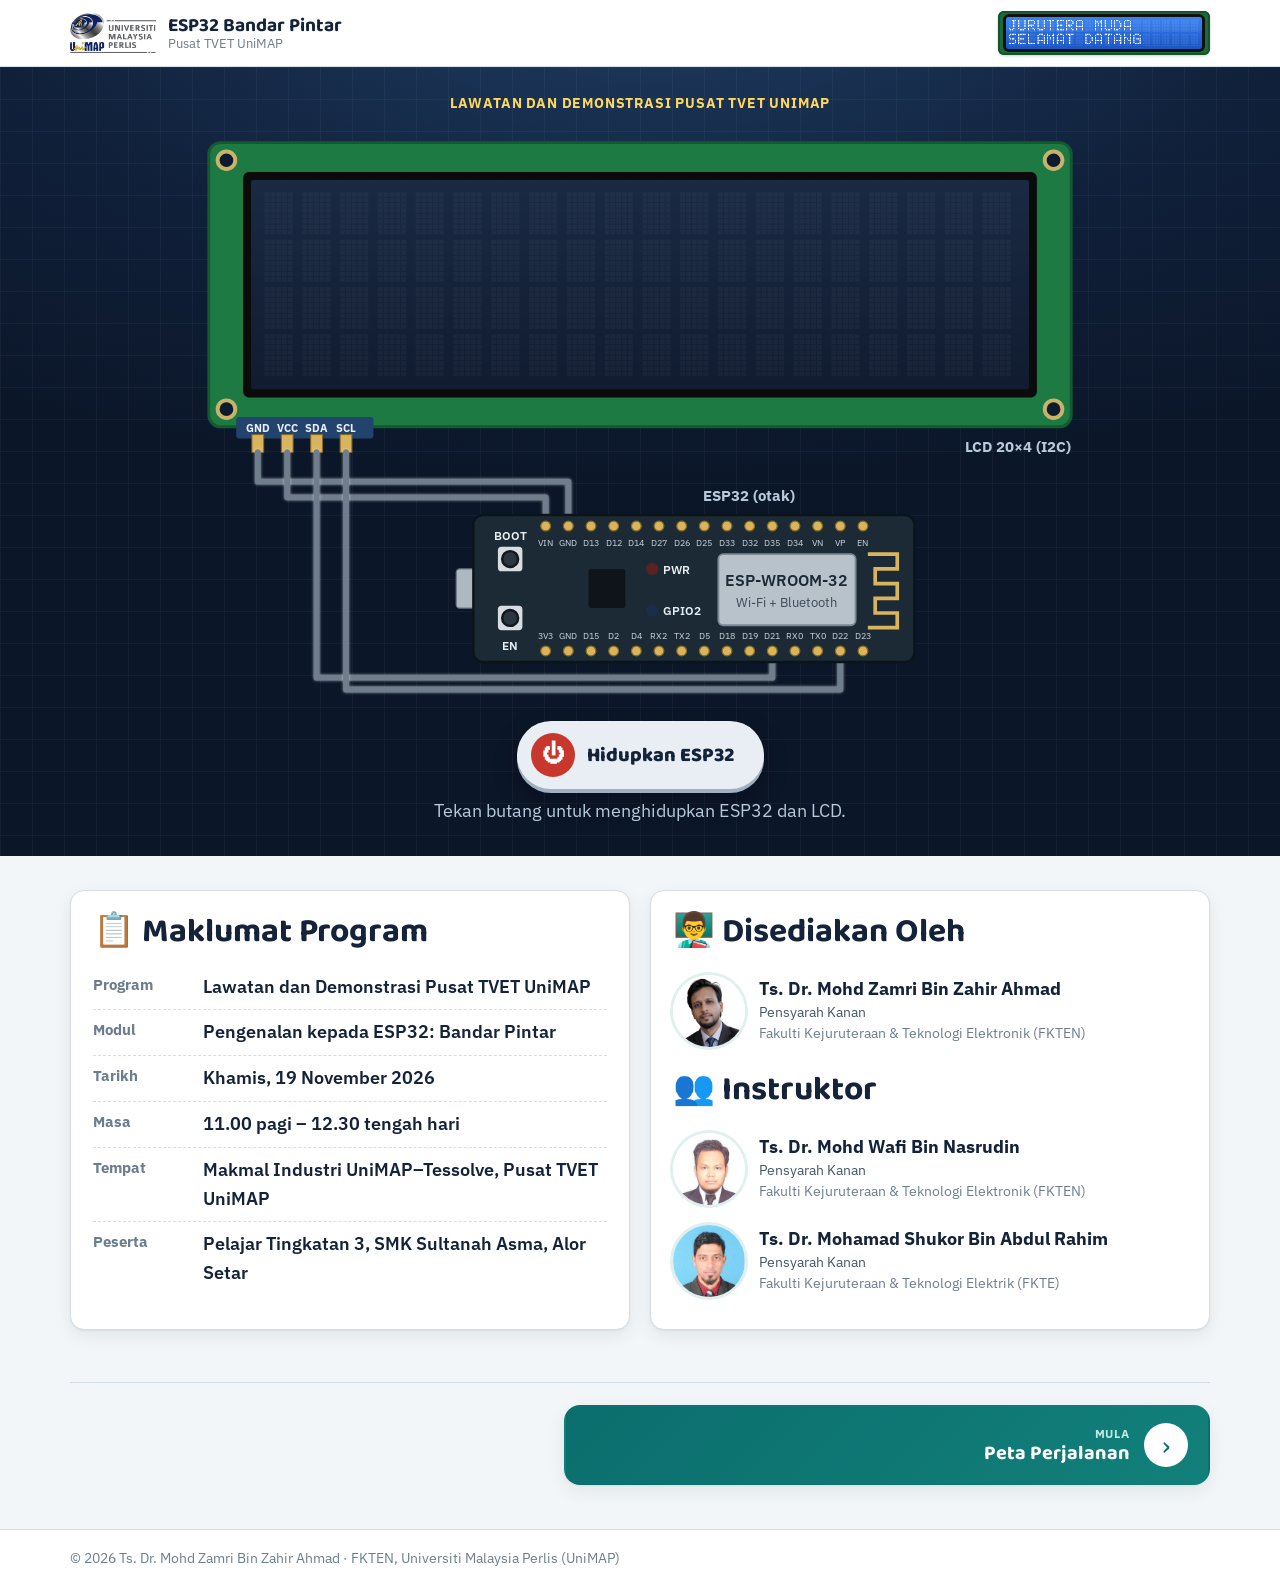
==== commit 1c26a337: "UI/UX round: one-row page bar, empty blocks, clearer bench with + / - and current flow, rebuilt LED " ====
--- a/index.html
+++ b/index.html
@@ -8,12 +8,12 @@
 <link rel="preconnect" href="https://fonts.googleapis.com">
 <link rel="preconnect" href="https://fonts.gstatic.com" crossorigin>
 <link href="https://fonts.googleapis.com/css2?family=Baloo+2:wght@600;700;800&family=IBM+Plex+Mono:wght@500;600&family=IBM+Plex+Sans:wght@400;600;700&display=swap" rel="stylesheet">
-<link rel="stylesheet" href="assets/css/site.css?v=4">
-<link rel="stylesheet" href="assets/css/pages.css?v=4">
+<link rel="stylesheet" href="assets/css/site.css?v=18">
+<link rel="stylesheet" href="assets/css/pages.css?v=18">
 <link rel="icon" href="assets/img/icon.svg" type="image/svg+xml">
-<script src="assets/js/config.js?v=4" defer></script>
-<script src="assets/js/core.js?v=4" defer></script>
-<script src="assets/js/cover.js?v=4" defer></script>
+<script src="assets/js/config.js?v=18" defer></script>
+<script src="assets/js/core.js?v=18" defer></script>
+<script src="assets/js/cover.js?v=18" defer></script>
 </head>
 <body data-step="hadapan">
 <main>
--- a/assets/css/site.css
+++ b/assets/css/site.css
@@ -197,3 +197,54 @@
   .gate-in { flex: 1 1 100%; flex-direction: column; }
   .gate strong { font-size: 1.25rem; }
 }
+.gnote { margin-top: 14px; background: var(--green-soft); border: 2px solid #9bd8b3; border-radius: 12px; padding: 12px 14px; }
+.gnote p { margin: 0 0 8px; }
+.gate-prev { display: inline-flex; align-items: center; gap: 6px; margin: 0 0 10px; padding: 8px 16px; border-radius: 999px; background: #fff; border: 2px solid var(--rule); color: var(--ink-2); text-decoration: none; font-weight: 600; font-size: .95rem; }
+.gate-prev:hover { border-color: var(--teal); color: var(--teal); }
+.gate-prev span { font-size: 1.3rem; line-height: 1; }
+
+[hidden] { display: none !important; }
+#gate { width: 100%; }
+.seg { flex-wrap: nowrap; }
+.seg button { white-space: nowrap; }
+@media (max-width: 560px) { .seg button { padding: 7px 10px; font-size: .82rem; } }
+
+/* ---------- Bar halaman (Sebelumnya | Seterusnya) dalam satu baris ---------- */
+#gate { padding: 18px 20px 44px; }
+.pager { display: grid; grid-template-columns: minmax(0, 1fr) minmax(0, 1.35fr); gap: 16px; align-items: stretch; border-top: 1px solid var(--rule); padding-top: 22px; }
+.pager.last { grid-template-columns: minmax(0, 1fr) minmax(0, 1.35fr); }
+.pg { display: flex; align-items: center; gap: 14px; min-width: 0; border-radius: 16px; padding: 16px 20px; text-decoration: none; color: var(--ink); background: var(--surface); border: 2px solid var(--rule); box-shadow: var(--sh); transition: border-color .15s, transform .15s, box-shadow .15s; }
+.pg-none { visibility: hidden; }
+.pg-tx { display: flex; flex-direction: column; min-width: 0; flex: 1; }
+.pg-k { font: 700 .78rem var(--sans); letter-spacing: .07em; text-transform: uppercase; color: var(--ink-3); }
+.pg strong { font-family: var(--fun); font-size: 1.25rem; line-height: 1.2; overflow-wrap: break-word; }
+.pg-arr { flex: none; display: grid; place-items: center; width: 44px; height: 44px; border-radius: 50%; font-size: 1.7rem; line-height: 1; background: #eef3f6; color: var(--teal); transition: transform .15s; }
+a.pg-prev:hover { border-color: var(--teal); }
+a.pg-prev:hover .pg-arr { transform: translateX(-3px); }
+.pg-next { justify-content: flex-end; text-align: right; background: linear-gradient(135deg, var(--teal), #12807a); border-color: transparent; color: #fff; }
+.pg-next .pg-k { color: #bfe9e4; }
+.pg-next .pg-arr { background: #fff; color: var(--teal); }
+.pg-next:hover { transform: translateY(-2px); box-shadow: 0 10px 24px rgba(11,110,110,.3); color: #fff; }
+.pg-next:hover .pg-arr { transform: translateX(3px); }
+.pg-lock { flex-wrap: wrap; gap: 10px 14px; background: linear-gradient(135deg, #14233a, #1f3554); border-color: transparent; color: #fff; box-shadow: 0 10px 30px rgba(20,35,58,.22); }
+.pg-lock .pg-k { color: #ffd75e; }
+.pg-lock .pg-tx { flex: 1 1 200px; }
+.pg-lock .gate-in { display: flex; gap: 8px; flex: 1 1 260px; min-width: 0; }
+.pg-lock .gate-in input { flex: 1; min-width: 0; width: 100%; font: 700 1.15rem var(--mono); letter-spacing: .12em; text-transform: uppercase; padding: 10px 14px; border-radius: 12px; border: 2px solid #3b5374; background: #0e1a2b; color: #fff; }
+.pg-lock .gate-in input:focus { border-color: #ffd75e; outline: none; }
+.pg-lock .btn { background: var(--amber-2); color: #3a2a00; flex: none; }
+.pg-lock .gate-msg { flex-basis: 100%; margin: 0; font-size: .9rem; font-weight: 600; color: #b9c7d8; min-height: 1.3em; }
+.pg-lock .gate-msg.bad { color: #ff9d8f; }
+.pg-lock .gate-msg.ok { color: #8ff0b4; }
+@media (max-width: 760px) {
+  .pager, .pager.last { grid-template-columns: 1fr; gap: 10px; }
+  .pager .pg-prev { order: 2; padding: 10px 14px; box-shadow: none; }
+  .pager .pg-prev strong { font-size: 1.02rem; }
+  .pager .pg-prev .pg-arr { width: 34px; height: 34px; font-size: 1.3rem; }
+  .pg-none { display: none; }
+  .pg-lock .gate-in { flex-basis: 100%; }
+}
+
+/* ---------- Lebar teks: isi kad, mudah dibaca ---------- */
+.lead { max-width: none; }
+.hero p { max-width: none; }
--- a/assets/css/pages.css
+++ b/assets/css/pages.css
@@ -114,7 +114,7 @@
 .tl.on { opacity: 1; filter: drop-shadow(0 0 8px currentColor); }
 .car { fill: #1d6fe0; } .carw { fill: #cfe6ff; } .tyre { fill: #111; }
 .roof { fill: #8c3b2e; } .house { fill: #f0e2c4; } .door { fill: #7a5236; } .night .house { fill: #8a7d63; }
-.gate-rail { fill: none; } .gate-bar { fill: #4a5560; } #gate { transition: transform 1.2s ease-in-out; }
+.gate-rail { fill: none; } .gate-bar { fill: #4a5560; } #pagarG { transition: transform 1.2s ease-in-out; }
 .hot { cursor: pointer; }
 .hot-r { fill: rgba(242,183,5,.35); animation: ping 1.6s ease-out infinite; transform-box: fill-box; transform-origin: center; }
 .hot-c { fill: var(--amber-2); stroke: #fff; stroke-width: 3; }
@@ -224,3 +224,76 @@
 .thanks { font-weight: 600; line-height: 1.7; }
 .small-mut { color: var(--ink-3); font-size: .9rem; margin: 0; }
 .lcd-scene .wire { filter: drop-shadow(0 0 1.5px rgba(255,255,255,.55)); }
+.story { display: flex; gap: 20px; align-items: flex-start; border-left: 6px solid var(--amber-2); }
+.story h2 { margin-bottom: 8px; }
+.story p { font-size: 1.08rem; }
+.story-i { font-size: 2.8rem; line-height: 1; flex: none; }
+.story-s { margin: 0; color: var(--ink-2); }
+.mchip.bonus { background: #f3e8ff; color: #7a3fc0; }
+@media (max-width: 560px) { .story { flex-direction: column; gap: 6px; } }
+
+/* ===== LED: tanda + / −, anak panah arus ===== */
+.term { stroke: #fff; stroke-width: 2; } .term.pos { fill: #d22c20; } .term.neg { fill: #2f6fe0; }
+.tsign { font: 800 20px var(--sans); } .tsign.pos { fill: #d22c20; } .tsign.neg { fill: #2f6fe0; } .tsign.sm { font-size: 15px; }
+.tsub { fill: var(--ink-3); font: 700 10.5px var(--sans); }
+.arr { fill: #d22c20; }
+.xmark { fill: var(--ink-3); font: 700 12px var(--sans); }
+.hl-s.light { fill: #b8c8d8; }
+.la-t.pos { fill: #d22c20; } .la-t.neg, .la-big.neg { fill: #2f6fe0; }
+/* ===== Analogi air ===== */
+.water-h { display: flex; justify-content: space-between; align-items: center; gap: 10px; flex-wrap: wrap; margin-bottom: 8px; }
+.water-h h3 { margin: 0; }
+#waterSvg { width: 100%; height: auto; display: block; background: linear-gradient(#f4f9ff, #eaf3fb); border-radius: 12px; }
+.tank { fill: #dfe7ee; stroke: #8a99a8; stroke-width: 3; }
+.wt-big { fill: #fff; font: 800 22px var(--fun); }
+.pipe { fill: none; stroke: #9fb0bf; stroke-linecap: butt; stroke-linejoin: round; }
+.narrow { fill: none; stroke: #b07300; stroke-width: 2.5; stroke-dasharray: 6 4; }
+.wflow { fill: none; stroke: #4ea3ff; stroke-width: 10; stroke-dasharray: 10 14; stroke-linecap: round; stroke-linejoin: round; animation: wfl 1.4s linear infinite; opacity: .9; }
+.wflow.fast { stroke-width: 18; stroke: #2f7cf0; animation-duration: .3s; }
+.wflow.stop { animation-play-state: paused; opacity: .5; }
+@keyframes wfl { to { stroke-dashoffset: -48; } }
+.wsq { fill: none; stroke: #2f7cf0; stroke-dasharray: 4 6; animation: wfl 1.4s linear infinite; }
+.wheel { transform-origin: 0 0; }
+.wheel.ok { animation: spin 2.4s linear infinite; }
+.wheel.vfast { animation: spin .22s linear infinite; }
+.wheel.broke { animation: none; transform: rotate(18deg); }
+.wb { stroke: #7a4a1e; stroke-width: 9; stroke-linecap: round; }
+.wheel.broke .wb { stroke: #9b2a22; }
+.wh { fill: #c58b5a; stroke: #7a4a1e; stroke-width: 3; }
+.crack { fill: none; stroke: #c8372d; stroke-width: 4; stroke-linejoin: round; }
+.pump { fill: #fff; stroke: #8a99a8; stroke-width: 3; } .pump-t { fill: #5b6670; font: 800 22px var(--sans); }
+.wlab circle { fill: var(--amber-2); stroke: #fff; stroke-width: 2; } .wlab text { fill: #3a2a00; font: 800 13px var(--sans); text-anchor: middle; }
+.wl { fill: var(--ink); font: 700 13px var(--sans); paint-order: stroke; stroke: #f4f9ff; stroke-width: 4px; }
+.wboom { font: 800 20px var(--fun); fill: #c8372d; }
+.water-st { margin: 12px 0 0; padding: 10px 14px; border-radius: 12px; }
+.water-st.ok { background: var(--green-soft); } .water-st.warn { background: #ffe9d6; } .water-st.bad { background: #fde2df; }
+.map-h { margin: 22px 0 10px; }
+.amap { display: grid; gap: 8px; }
+.am { display: grid; grid-template-columns: 34px minmax(0, 1fr) 30px minmax(0, 1fr); align-items: center; gap: 10px; background: var(--surface); border: 1px solid var(--rule); border-radius: 12px; padding: 10px 14px; }
+.am-n { display: grid; place-items: center; width: 28px; height: 28px; border-radius: 50%; background: var(--amber-2); color: #3a2a00; font-weight: 800; }
+.am-x { color: var(--teal); font-size: 1.3rem; text-align: center; }
+.am-b { background: var(--teal-soft); border-radius: 8px; padding: 6px 10px; }
+@media (max-width: 640px) { .am { grid-template-columns: 30px minmax(0, 1fr); } .am-x { display: none; } .am-b { grid-column: 2; } }
+.mt { margin-top: 18px; }
+.pol svg { max-width: 440px; }
+.wsq.fast { stroke: #2f7cf0; stroke-dasharray: 10 14; animation-duration: .3s; }
+.term.off { fill: #8a99a8; } .tsign.offt { fill: #8a99a8; } .hl-v.off { fill: #8a99a8; }
+.hl-halo { fill: #ff3b2f; opacity: .3; filter: blur(6px); }
+.hl-led { fill: #3a1512; } .hl-led.on { fill: #ff4a3d; stroke: #fff; filter: drop-shadow(0 0 16px #ff3b2f); }
+.hl-demo svg { max-width: 460px; }
+
+/* Penutup: kerjaya dan gaji */
+.job { align-items: flex-start; } .job-i { font-size: 2.2rem; line-height: 1; } .job-b { flex: 1; min-width: 0; }
+.job-q { margin: 6px 0 0 !important; font-size: .9rem; color: var(--ink-3) !important; }
+.sal { margin-top: 12px; display: grid; gap: 8px; }
+.sal-r { display: grid; grid-template-columns: 150px minmax(0, 1fr) auto; align-items: center; gap: 10px; font-size: .92rem; }
+.sal-l { color: var(--ink-2); font-weight: 600; }
+.sal-r strong { font-family: var(--mono); font-size: .92rem; white-space: nowrap; }
+.sal-bar { position: relative; height: 12px; border-radius: 6px; background: #e7edf1; overflow: hidden; }
+.sal-bar i { position: absolute; top: 0; bottom: 0; border-radius: 6px; }
+.sal-bar.a i { background: linear-gradient(90deg, #7fd3c7, var(--teal)); }
+.sal-bar.b i { background: linear-gradient(90deg, #ffd75e, #e08a00); }
+.sal-note { margin-top: 16px; background: var(--amber-soft); border-left: 5px solid var(--amber-2); border-radius: 0 12px 12px 0; padding: 12px 16px; }
+.sal-note small { color: var(--ink-3); display: block; margin-top: 4px; }
+@media (max-width: 560px) { .sal-r { grid-template-columns: 1fr auto; } .sal-r .sal-bar { grid-column: 1 / -1; grid-row: 2; } }
+@media (max-width: 560px) { .job { flex-direction: column; gap: 6px; } .job-b { width: 100%; } .sal-r strong { font-size: .85rem; } .card.job { padding: 18px; } }
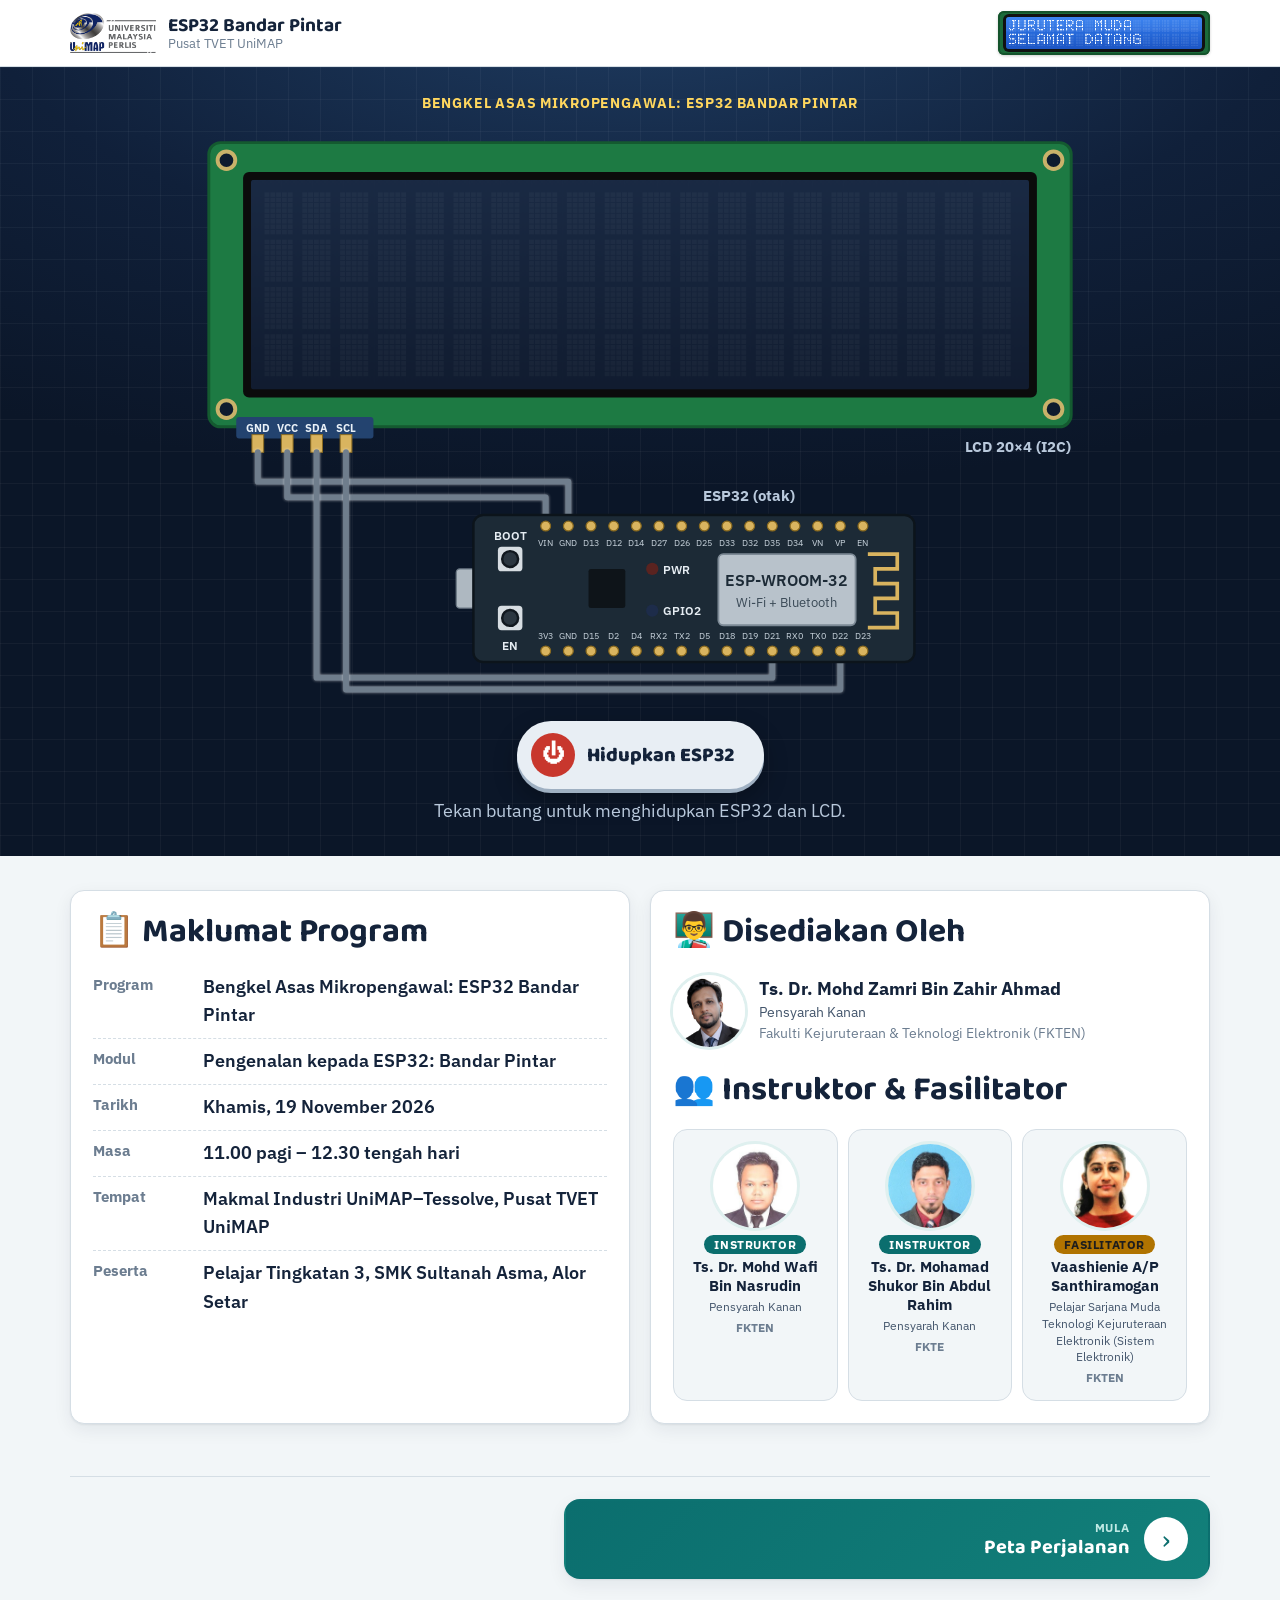
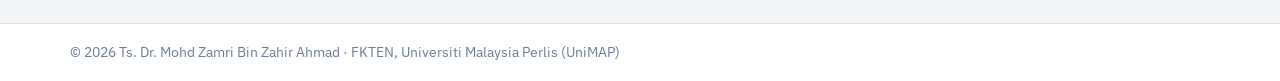
==== commit edaa1af7: "Round 3: Vaashienie as facilitator with a balanced team card, programme renamed Bengkel Asas Mikrope" ====
--- a/index.html
+++ b/index.html
@@ -3,17 +3,17 @@
 <head>
 <meta charset="utf-8">
 <meta name="viewport" content="width=device-width, initial-scale=1">
-<title>ESP32 Bandar Pintar</title>
-<meta name="description" content="Pengenalan kepada ESP32 untuk pelajar sekolah menengah: makmal maya dan hardware sebenar. Pusat TVET UniMAP.">
+<title>Bengkel Asas Mikropengawal: ESP32 Bandar Pintar</title>
+<meta name="description" content="Bengkel asas mikropengawal ESP32 untuk pelajar sekolah menengah: makmal maya dan hardware sebenar. Pusat TVET UniMAP.">
 <link rel="preconnect" href="https://fonts.googleapis.com">
 <link rel="preconnect" href="https://fonts.gstatic.com" crossorigin>
 <link href="https://fonts.googleapis.com/css2?family=Baloo+2:wght@600;700;800&family=IBM+Plex+Mono:wght@500;600&family=IBM+Plex+Sans:wght@400;600;700&display=swap" rel="stylesheet">
-<link rel="stylesheet" href="assets/css/site.css?v=18">
-<link rel="stylesheet" href="assets/css/pages.css?v=18">
+<link rel="stylesheet" href="assets/css/site.css?v=19">
+<link rel="stylesheet" href="assets/css/pages.css?v=19">
 <link rel="icon" href="assets/img/icon.svg" type="image/svg+xml">
-<script src="assets/js/config.js?v=18" defer></script>
-<script src="assets/js/core.js?v=18" defer></script>
-<script src="assets/js/cover.js?v=18" defer></script>
+<script src="assets/js/config.js?v=19" defer></script>
+<script src="assets/js/core.js?v=19" defer></script>
+<script src="assets/js/cover.js?v=19" defer></script>
 </head>
 <body data-step="hadapan">
 <main>
--- a/assets/css/site.css
+++ b/assets/css/site.css
@@ -248,3 +248,35 @@
 /* ---------- Lebar teks: isi kad, mudah dibaca ---------- */
 .lead { max-width: none; }
 .hero p { max-width: none; }
+
+/* ================= Kuiz: semak semua, ulang semula ================= */
+.qz-o button.pick { border-color: var(--teal); background: var(--teal-soft); box-shadow: 0 0 0 2px var(--teal-soft); }
+.qz-o button[disabled] { cursor: default; opacity: 1; }
+.qz.good { border-color: #9bd8b3; }
+.qz.bad { border-color: #e5a29a; background: #fff7f6; }
+.qz-why.bad { color: #b3261e; font-weight: 600; }
+.qz-bar { display: flex; flex-wrap: wrap; align-items: center; gap: 12px; margin-top: 6px; padding: 14px 16px; border-radius: 12px; background: var(--surface); border: 1px dashed var(--rule); }
+.qz-cnt { font-weight: 600; color: var(--ink-2); }
+.qz-cnt.bad { color: #b3261e; }
+.qz.shake { animation: shake .45s; }
+/* Popup: halaman belum siap */
+.blk { text-align: center; }
+.blk-i { display: inline-grid; place-items: center; width: 74px; height: 74px; border-radius: 50%; background: #fff1d1; font-size: 2.3rem; margin-bottom: 8px; animation: blkPop .45s cubic-bezier(.3,1.6,.5,1); }
+.blk p { margin: 0 0 16px; }
+@keyframes blkPop { from { transform: scale(.4); opacity: 0; } to { transform: none; opacity: 1; } }
+.flash { animation: flashRing 1.6s ease-out; border-radius: 14px; }
+@keyframes flashRing { 0%, 60% { box-shadow: 0 0 0 4px #ffb020, 0 0 24px #ffb020; } 100% { box-shadow: 0 0 0 0 transparent; } }
+@media (prefers-reduced-motion: reduce) { .blk-i, .flash, .qz.shake { animation: none; } }
+.blk h2 { padding: 0 30px; }
+
+/* ================= Mod Projektor ================= */
+html.proj body > :is(header, main, #gate, footer) { zoom: var(--pz, 1); }
+html.proj .dlg { zoom: var(--pz, 1); max-height: calc((100vh - 32px) / var(--pz, 1)); }
+.projbar { position: fixed; left: 14px; bottom: 14px; z-index: 900; display: flex; align-items: flex-end; gap: 8px; font-size: 15px; }
+.pj-tog { display: inline-flex; align-items: center; gap: 6px; border: 0; border-radius: 999px; padding: 8px 14px; background: #14213d; color: #fff; font: 700 .9rem var(--sans); cursor: pointer; box-shadow: 0 4px 14px rgba(0,0,0,.25); opacity: .55; transition: opacity .15s; }
+.pj-tog:hover, .pj-tog:focus-visible, .projbar.open .pj-tog { opacity: 1; }
+.pj-pan { display: flex; flex-direction: column; gap: 8px; background: var(--surface); border: 1px solid var(--rule); border-radius: 14px; padding: 12px 14px; box-shadow: 0 10px 30px rgba(0,0,0,.2); animation: fade .2s; }
+.pj-pan small { color: var(--ink-2); }
+.pj-tip { color: var(--ink-3) !important; }
+.pj-pan kbd, .small-mut kbd { font: 600 .8rem var(--mono); border: 1px solid var(--rule); border-bottom-width: 2px; border-radius: 5px; padding: 0 5px; }
+@media print { .projbar { display: none; } }
--- a/assets/css/pages.css
+++ b/assets/css/pages.css
@@ -48,6 +48,22 @@
 .person span { display: block; font-size: .9rem; color: var(--ink-2); }
 .person .fac { color: var(--ink-3); font-size: .85rem; }
 .team-card .mt { margin-top: 14px; }
+.cover-info { align-items: stretch; }
+.cover-info > .card { display: flex; flex-direction: column; }
+.team-mini { list-style: none; margin: 6px 0 0; padding: 0; display: grid; grid-template-columns: repeat(3, 1fr); gap: 10px; flex: 1; }
+.tm { display: flex; flex-direction: column; align-items: center; text-align: center; gap: 3px; padding: 14px 8px 12px; border: 1px solid var(--rule); border-radius: 14px; background: var(--paper); }
+.tm img { width: 84px; height: 84px; border-radius: 50%; object-fit: cover; box-shadow: 0 0 0 3px var(--teal-soft); margin-bottom: 4px; }
+.tm strong { font-size: .92rem; line-height: 1.3; }
+.tm-role { font: 700 .72rem var(--sans, inherit); letter-spacing: .05em; text-transform: uppercase; color: #fff; background: var(--teal, #0f8b8d); border-radius: 99px; padding: 2px 10px; }
+.tm-role.f { background: var(--amber, #e09a1a); color: #1d1d1d; }
+.tm-j { font-size: .78rem; color: var(--ink-2); line-height: 1.35; }
+.tm-f { font-size: .76rem; font-weight: 700; color: var(--ink-3); }
+@media (max-width: 560px) {
+  .team-mini { grid-template-columns: 1fr; }
+  .tm { display: grid; grid-template-columns: 60px 1fr; column-gap: 12px; text-align: left; align-items: center; }
+  .tm img { width: 60px; height: 60px; margin: 0; grid-row: span 4; }
+  .tm-role { justify-self: start; }
+}
 @media (max-width: 560px) {
   .name-row input { width: 100%; }
   .name-row label { flex: 1 1 100%; }
@@ -297,3 +313,72 @@
 .sal-note small { color: var(--ink-3); display: block; margin-top: 4px; }
 @media (max-width: 560px) { .sal-r { grid-template-columns: 1fr auto; } .sal-r .sal-bar { grid-column: 1 / -1; grid-row: 2; } }
 @media (max-width: 560px) { .job { flex-direction: column; gap: 6px; } .job-b { width: 100%; } .sal-r strong { font-size: .85rem; } .card.job { padding: 18px; } }
+
+/* ================= Peta minda mikropengawal ================= */
+.mt-big { margin-top: 34px; }
+.mmap { display: grid; grid-template-columns: 1fr 230px 1fr; gap: 0 56px; align-items: center; margin: 14px 0 6px; position: relative; }
+.mm-col { display: flex; flex-direction: column; gap: 16px; }
+.mm-n { position: relative; display: flex; gap: 12px; align-items: center; background: var(--surface); border: 2px solid var(--rule); border-radius: 16px; padding: 12px 14px; box-shadow: var(--sh); opacity: 0; transform: translateY(10px) scale(.96); transition: opacity .45s, transform .45s, border-color .2s; }
+.mm-n:hover { border-color: var(--teal); }
+.mm-n > div > strong { display: block; font: 800 1.08rem/1.2 var(--fun); color: var(--ink); }
+.mm-n small { display: block; font-size: .9rem; color: var(--ink-2); line-height: 1.4; }
+.mm-i { flex: none; width: 46px; height: 46px; border-radius: 50%; display: grid; place-items: center; font-size: 1.45rem; background: var(--teal-soft); }
+.mm-col.r .mm-i { background: #fff1d1; }
+.mm-n::after { content: ""; position: absolute; top: 50%; height: 3px; width: 56px; background: repeating-linear-gradient(90deg, var(--teal) 0 8px, transparent 8px 13px); transform: scaleX(0); transition: transform .4s; }
+.mm-col.l .mm-n::after { left: 100%; transform-origin: right; }
+.mm-col.r .mm-n::after { right: 100%; transform-origin: left; }
+.mm-core { display: flex; flex-direction: column; align-items: center; text-align: center; gap: 4px; opacity: 0; transform: scale(.7); transition: opacity .5s, transform .5s cubic-bezier(.3,1.6,.5,1); }
+.mm-core svg { width: 150px; height: 150px; filter: drop-shadow(0 6px 14px rgba(11,110,110,.35)); }
+.mm-chip { fill: #1d2b3f; stroke: var(--teal); stroke-width: 3; }
+.mm-pins rect { fill: #c9a24a; }
+.mm-ct { fill: #fff; font: 800 22px var(--mono); }
+.mm-cs { fill: #7fe0d0; font: 700 13px var(--mono); }
+.mm-core strong { font: 800 1.35rem var(--fun); color: var(--teal); }
+.mm-core small { color: var(--ink-3); font-size: .88rem; }
+.mmap.in .mm-core { opacity: 1; transform: none; }
+.mmap.in .mm-core svg { animation: mmPulse 2.6s ease-in-out 1s infinite; }
+.mmap.in .mm-n { opacity: 1; transform: none; }
+.mmap.in .mm-n::after { transform: scaleX(1); }
+.mmap.in .mm-col .mm-n:nth-child(1) { transition-delay: .35s; } .mmap.in .mm-col .mm-n:nth-child(1)::after { transition-delay: .25s; }
+.mmap.in .mm-col .mm-n:nth-child(2) { transition-delay: .65s; } .mmap.in .mm-col .mm-n:nth-child(2)::after { transition-delay: .55s; }
+.mmap.in .mm-col .mm-n:nth-child(3) { transition-delay: .95s; } .mmap.in .mm-col .mm-n:nth-child(3)::after { transition-delay: .85s; }
+@keyframes mmPulse { 0%, 100% { transform: scale(1); } 50% { transform: scale(1.05); } }
+@media (max-width: 860px) {
+  .mmap { grid-template-columns: 1fr 1fr; gap: 14px; }
+  .mm-core { grid-column: 1 / -1; order: -1; margin-bottom: 4px; }
+  .mm-col { display: contents; }
+  .mm-n::after { display: none; }
+  .mm-core svg { width: 120px; height: 120px; }
+}
+@media (max-width: 480px) { .mmap { grid-template-columns: 1fr; } }
+@media (prefers-reduced-motion: reduce) { .mm-n, .mm-core { transition: none; } .mmap.in .mm-core svg { animation: none; } }
+
+/* ================= Aktiviti padanan analogi ================= */
+.mt-s { margin: -4px 0 10px; color: var(--ink-2); }
+.match { padding: 16px; }
+.mrows { display: flex; flex-direction: column; gap: 10px; }
+.mrow { display: grid; grid-template-columns: 34px minmax(0, 1fr) 26px minmax(0, 1.15fr); gap: 10px; align-items: center; }
+.mslot { min-height: 54px; border: 2px dashed #9fb3c8; border-radius: 12px; display: flex; align-items: center; justify-content: center; padding: 4px; background: #f6f9fc; cursor: pointer; transition: border-color .15s, background .15s; }
+.mslot.over, .mslot:focus-visible { border-color: var(--teal); background: var(--teal-soft); outline: none; }
+.mslot.full { border-style: solid; border-color: #c8d6e4; background: #fff; }
+.mslot.right { border-color: #1d9a3a; background: #e6f6ea; }
+.mslot.wrong { border-color: #d0453a; background: #fdeceb; }
+.mslot-e { color: var(--ink-3); font-size: .86rem; }
+.mbank { display: flex; flex-wrap: wrap; gap: 10px; margin-top: 16px; padding: 12px; border-radius: 14px; background: #eef4f9; min-height: 64px; align-items: center; justify-content: center; }
+.mchip2 { font: 600 .95rem var(--sans); color: var(--ink); background: #fff; border: 2px solid #c8d6e4; border-radius: 12px; padding: 10px 14px; cursor: grab; touch-action: none; user-select: none; -webkit-user-select: none; box-shadow: 0 2px 0 rgba(0,0,0,.08); text-align: left; transition: transform .12s, border-color .12s; }
+.mchip2:hover { transform: translateY(-2px); border-color: var(--teal); }
+.mchip2.sel { border-color: var(--teal); box-shadow: 0 0 0 3px var(--teal-soft); }
+.mchip2.dragging { opacity: .35; }
+.mslot .mchip2 { width: 100%; box-shadow: none; border: 0; padding: 8px 10px; background: transparent; }
+.mslot .mchip2.sel { box-shadow: 0 0 0 3px var(--teal-soft); }
+.mchip2.lock { cursor: default; transform: none; }
+.mghost { position: fixed; z-index: 1000; pointer-events: none; transform: translate(-50%, -50%) rotate(-3deg) scale(1.04); box-shadow: 0 10px 24px rgba(0,0,0,.22); }
+.mctl { display: flex; flex-wrap: wrap; gap: 10px; align-items: center; margin-top: 14px; }
+.mmsg { font-weight: 600; color: var(--ink-2); }
+.mwin { margin-top: 14px; padding: 12px 16px; border-radius: 12px; background: #e6f6ea; color: #14532d; animation: fade .4s; }
+@media (max-width: 640px) {
+  .mrow { grid-template-columns: 30px minmax(0, 1fr); }
+  .mrow .am-x { display: none; }
+  .mrow .mslot { grid-column: 2; }
+}
+.mslot.shakeb { animation: shake .45s; }
